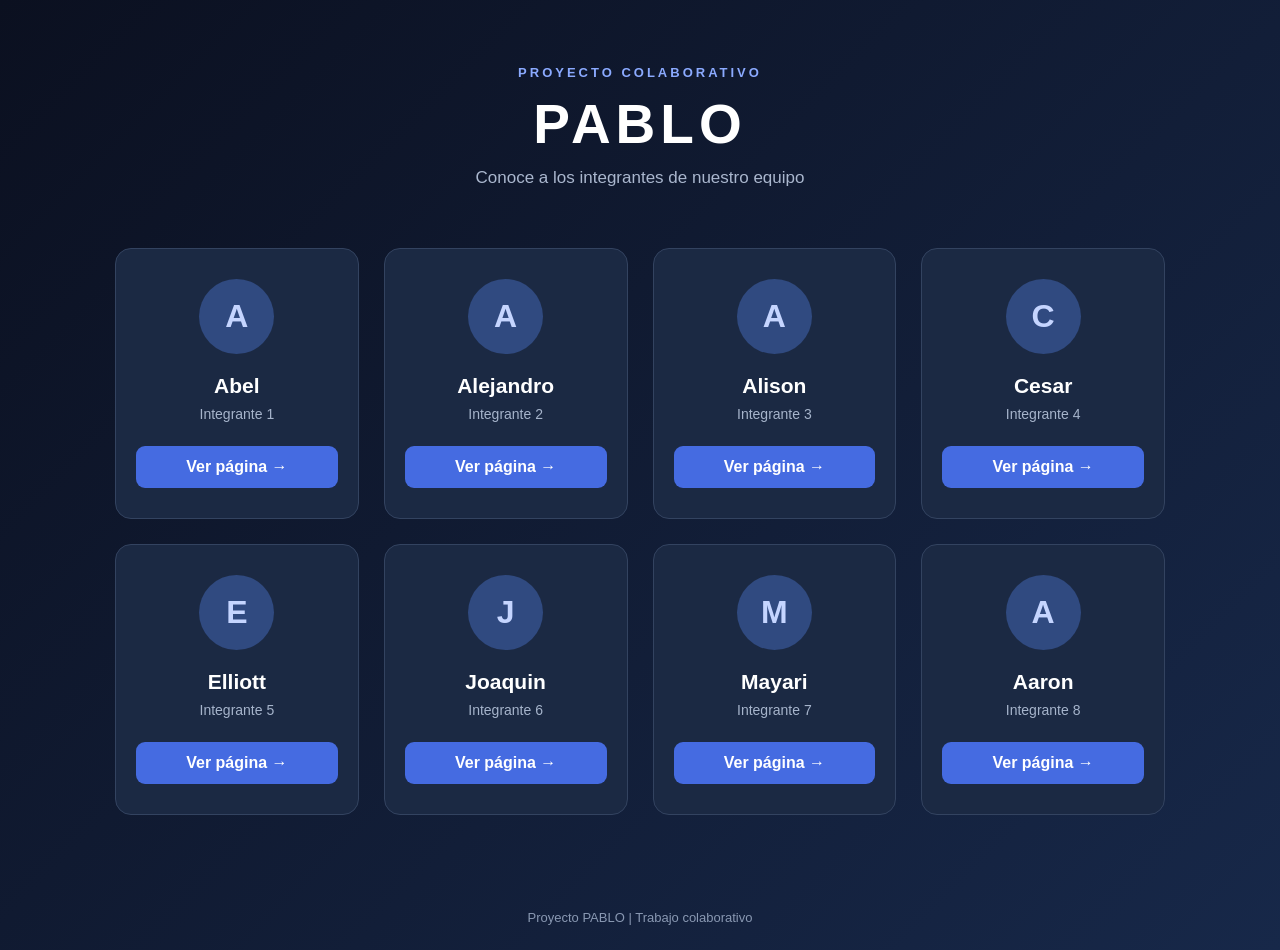
==== index.html @ 0f55ce1d "Creación de index.html" ====
<!DOCTYPE html>
<html lang="es">
<head>
    <meta charset="UTF-8">
    <meta name="viewport" content="width=device-width, initial-scale=1.0">
    <title>PABLO | Nuestro Equipo</title>

    <style>
        * {
            margin: 0;
            padding: 0;
            box-sizing: border-box;
        }

        body {
            font-family: 'Segoe UI', Arial, sans-serif;
            background: linear-gradient(135deg, #0b1020, #172849);
            color: white;
            min-height: 100vh;
        }

        header {
            text-align: center;
            padding: 65px 20px 35px;
        }

        header .subtitulo {
            color: #8baaff;
            font-size: 13px;
            letter-spacing: 3px;
            font-weight: bold;
        }

        header h1 {
            font-size: 55px;
            margin: 12px 0;
            letter-spacing: 5px;
        }

        header p {
            color: #aab7ce;
            font-size: 17px;
        }

        .contenedor {
            max-width: 1100px;
            margin: 25px auto 70px;
            padding: 0 25px;
            display: grid;
            grid-template-columns:
                repeat(auto-fit, minmax(220px, 1fr));
            gap: 25px;
        }

        .tarjeta {
            background: #1b2943;
            border: 1px solid #334360;
            border-radius: 16px;
            padding: 30px 20px;
            text-align: center;
            transition: 0.3s ease;
        }

        .tarjeta:hover {
            transform: translateY(-8px);
            border-color: #7395ff;
            box-shadow: 0 12px 30px #0005;
        }

        .avatar {
            width: 75px;
            height: 75px;
            border-radius: 50%;
            background: #304a80;
            color: #c5d5ff;
            display: flex;
            justify-content: center;
            align-items: center;
            margin: 0 auto 20px;
            font-size: 32px;
            font-weight: bold;
        }

        .tarjeta h2 {
            font-size: 21px;
            margin-bottom: 8px;
        }

        .tarjeta p {
            color: #a6b4cb;
            font-size: 14px;
            margin-bottom: 24px;
        }

        .boton {
            display: block;
            text-decoration: none;
            background: #456be1;
            color: white;
            padding: 12px;
            border-radius: 9px;
            font-weight: 600;
            transition: 0.2s;
        }

        .boton:hover {
            background: #6387ff;
        }

        footer {
            text-align: center;
            color: #8998b2;
            padding: 25px;
            font-size: 13px;
        }
    </style>
</head>

<body>

    <header>
        <div class="subtitulo">PROYECTO COLABORATIVO</div>
        <h1>PABLO</h1>
        <p>Conoce a los integrantes de nuestro equipo</p>
    </header>

    <main class="contenedor">

        <div class="tarjeta">
            <div class="avatar">A</div>
            <h2>Abel</h2>
            <p>Integrante 1</p>
            <a class="boton" href="Abel.html">
                Ver página →
            </a>
        </div>

        <div class="tarjeta">
            <div class="avatar">A</div>
            <h2>Alejandro</h2>
            <p>Integrante 2</p>
            <a class="boton" href="Alejandro.html">
                Ver página →
            </a>
        </div>

        <div class="tarjeta">
            <div class="avatar">A</div>
            <h2>Alison</h2>
            <p>Integrante 3</p>
            <a class="boton" href="Alison.html">
                Ver página →
            </a>
        </div>

        <div class="tarjeta">
            <div class="avatar">C</div>
            <h2>Cesar</h2>
            <p>Integrante 4</p>
            <a class="boton" href="Cesar.html">
                Ver página →
            </a>
        </div>

        <div class="tarjeta">
            <div class="avatar">E</div>
            <h2>Elliott</h2>
            <p>Integrante 5</p>
            <a class="boton" href="Elliott.html">
                Ver página →
            </a>
        </div>

        <div class="tarjeta">
            <div class="avatar">J</div>
            <h2>Joaquin</h2>
            <p>Integrante 6</p>
            <a class="boton" href="Joaquin.html">
                Ver página →
            </a>
        </div>

        <div class="tarjeta">
            <div class="avatar">M</div>
            <h2>Mayari</h2>
            <p>Integrante 7</p>
            <a class="boton" href="Mayari.html">
                Ver página →
            </a>
        </div>

        <div class="tarjeta">
            <div class="avatar">A</div>
            <h2>Aaron</h2>
            <p>Integrante 8</p>
            <a class="boton" href="Aaron.html">
                Ver página →
            </a>
        </div>

    </main>

    <footer>
        Proyecto PABLO | Trabajo colaborativo
    </footer>

</body>
</html>
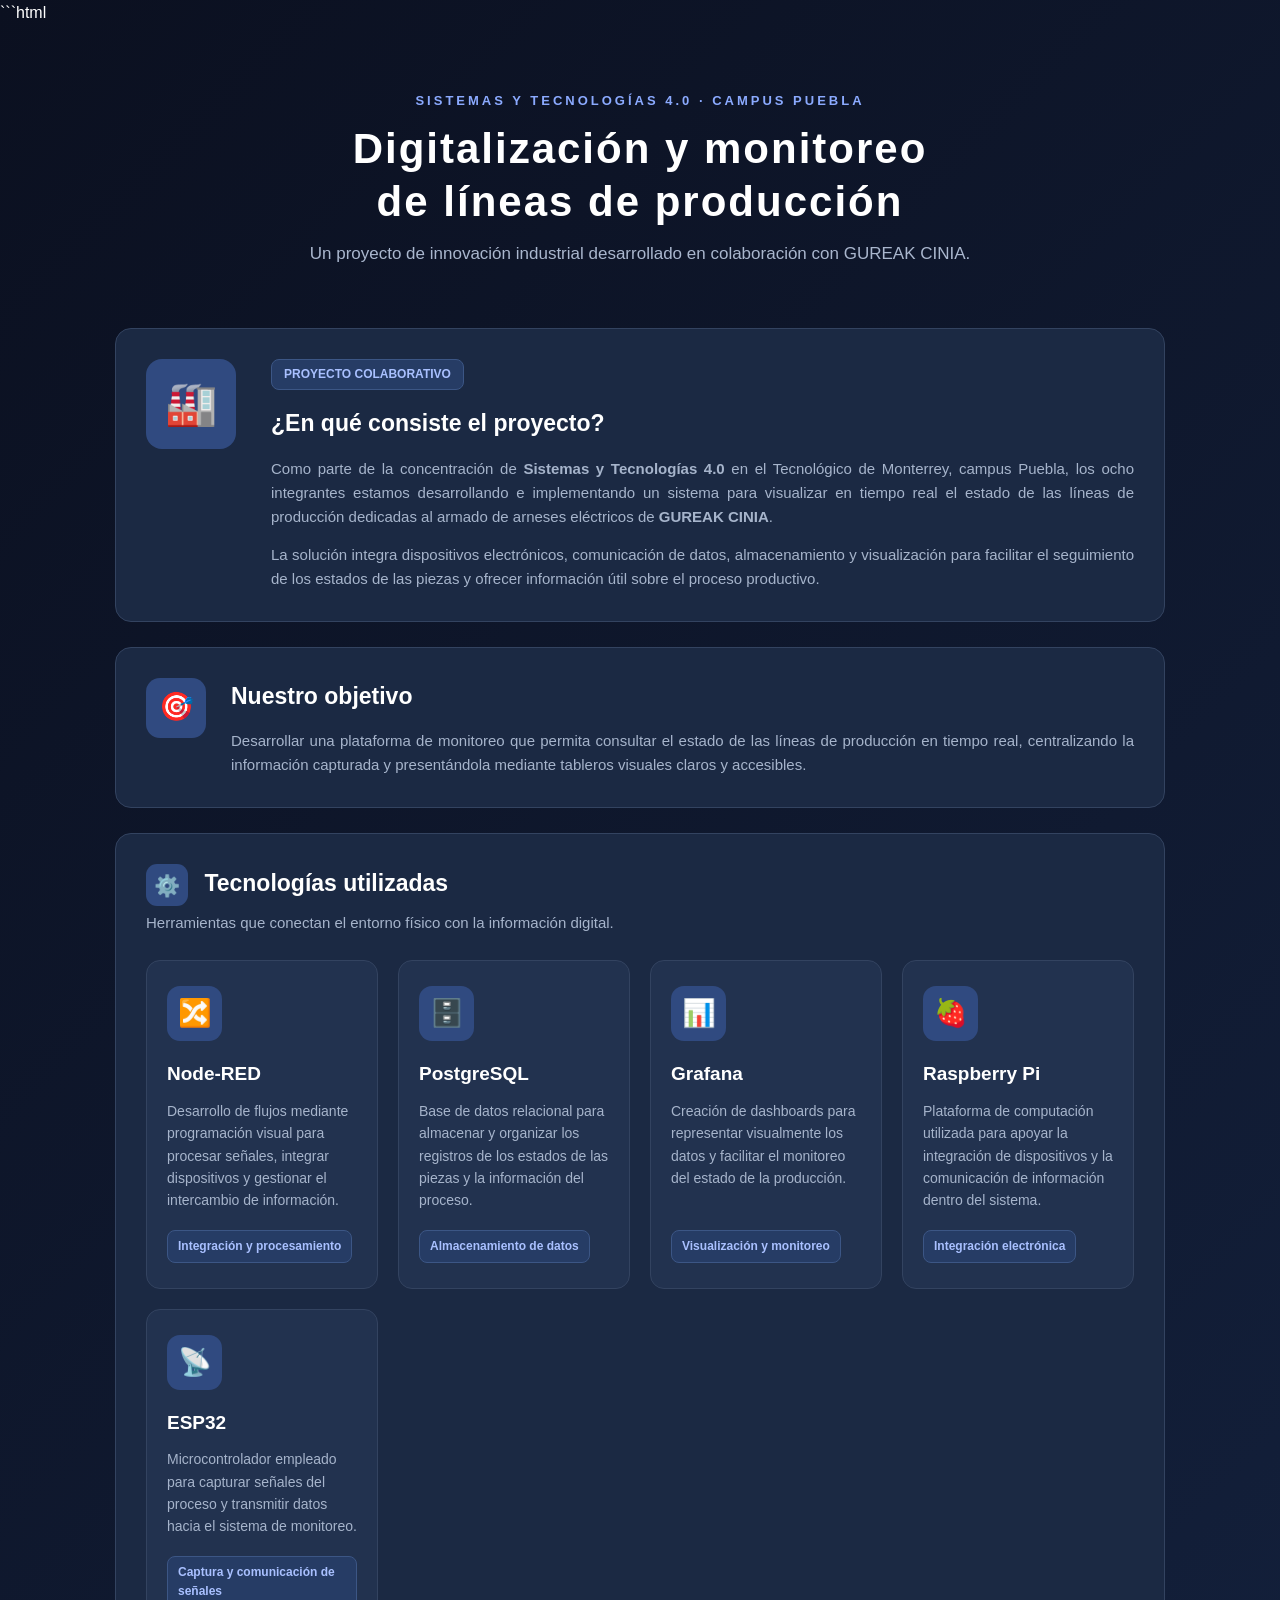
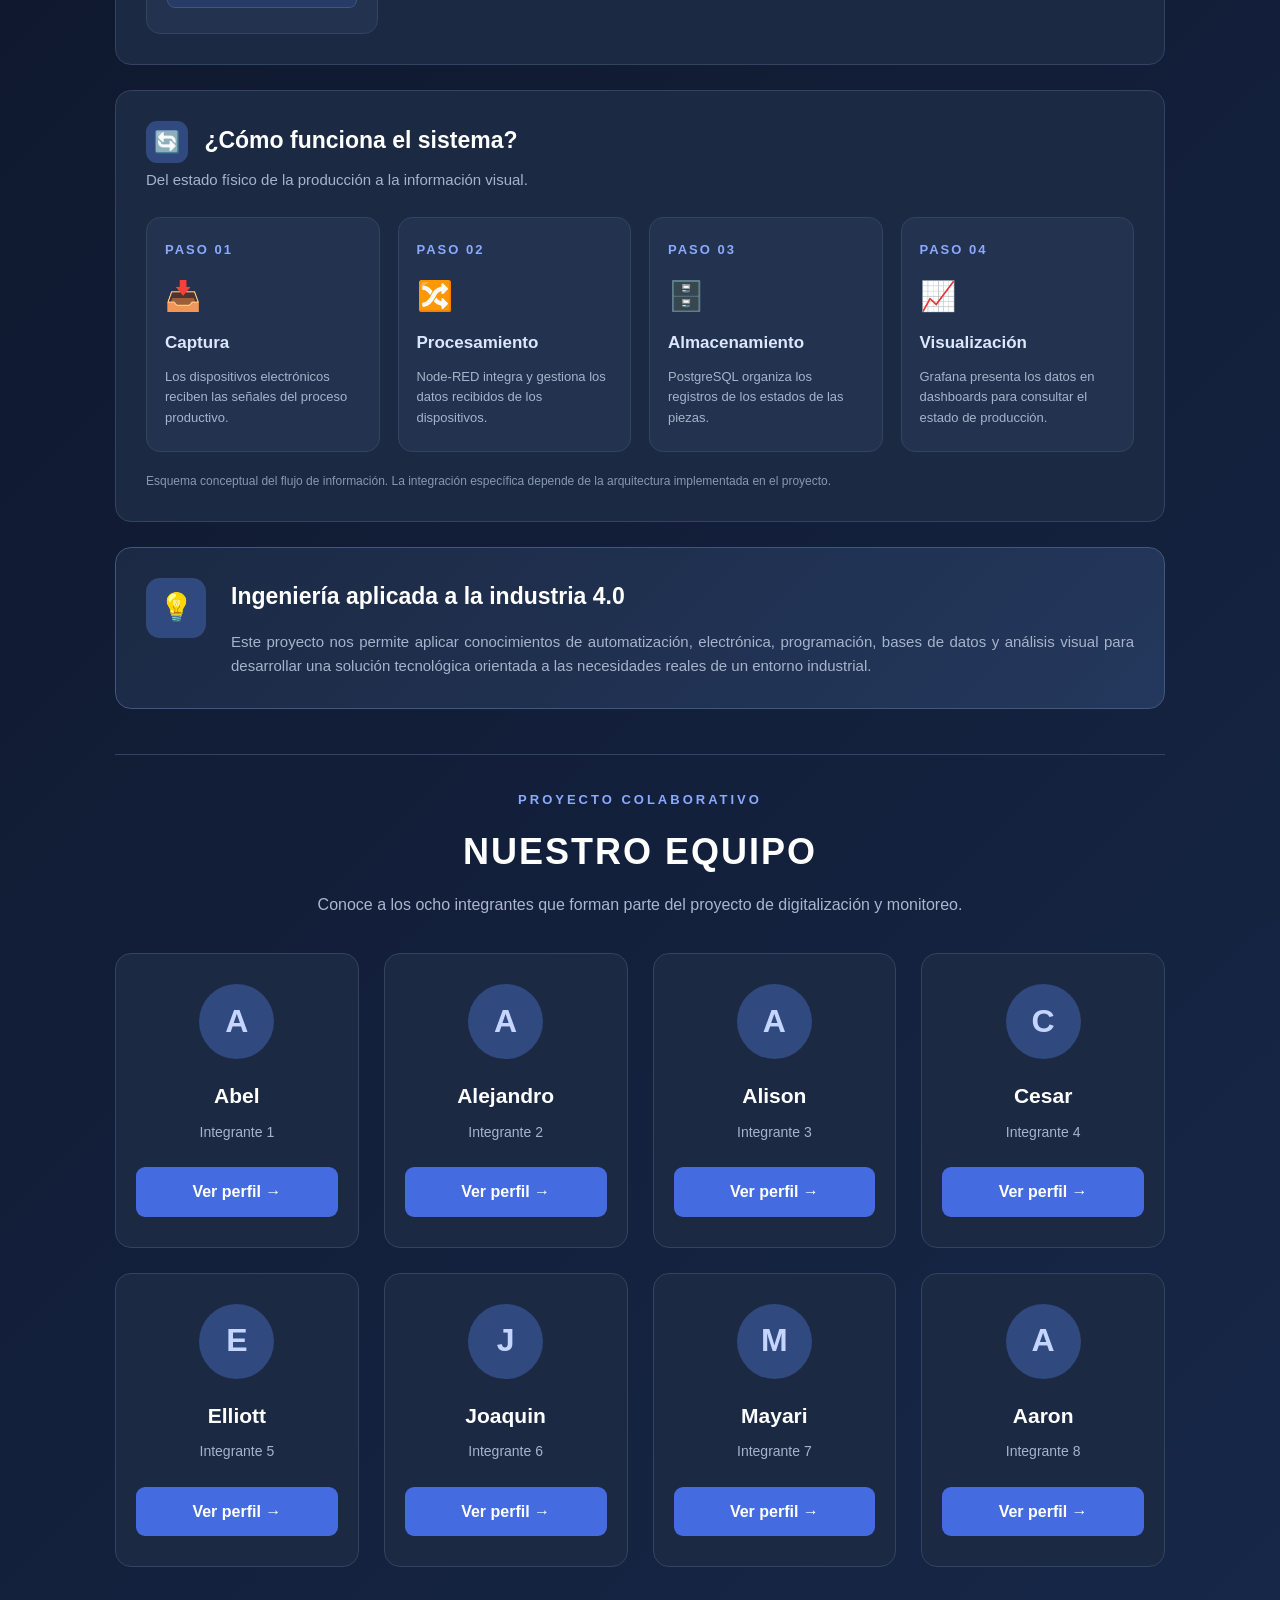
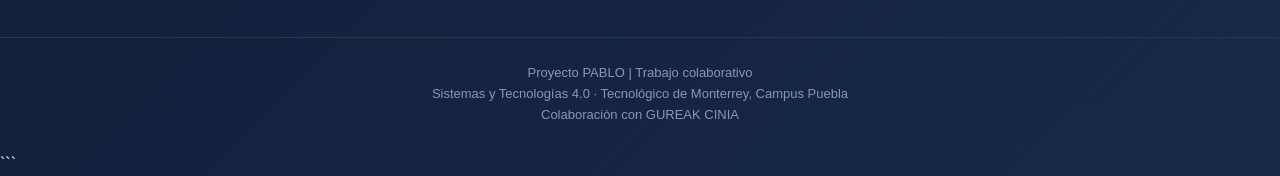
==== commit 70cb20a0: "Descripción del proyecto" ====
--- a/index.html
+++ b/index.html
@@ -1,9 +1,10 @@
+```html
 <!DOCTYPE html>
 <html lang="es">
 <head>
     <meta charset="UTF-8">
     <meta name="viewport" content="width=device-width, initial-scale=1.0">
-    <title>PABLO | Nuestro Equipo</title>
+    <title>PABLO | Proyecto y Nuestro Equipo</title>
 
     <style>
         * {
@@ -17,7 +18,10 @@
             background: linear-gradient(135deg, #0b1020, #172849);
             color: white;
             min-height: 100vh;
-        }
+            line-height: 1.6;
+        }
+
+        /* ENCABEZADOS */
 
         header {
             text-align: center;
@@ -32,27 +36,308 @@
         }
 
         header h1 {
-            font-size: 55px;
+            font-size: 42px;
             margin: 12px 0;
-            letter-spacing: 5px;
+            letter-spacing: 2px;
+            line-height: 1.25;
         }
 
         header p {
             color: #aab7ce;
             font-size: 17px;
-        }
+            max-width: 750px;
+            margin: 0 auto;
+        }
+
+        /* CONTENEDOR GENERAL */
 
         .contenedor {
             max-width: 1100px;
             margin: 25px auto 70px;
             padding: 0 25px;
+        }
+
+        /* TARJETAS GENERALES */
+
+        .tarjeta {
+            background: #1b2943;
+            border: 1px solid #334360;
+            border-radius: 16px;
+            padding: 30px;
+            margin-bottom: 25px;
+            transition: 0.3s ease;
+        }
+
+        .tarjeta:hover {
+            transform: translateY(-4px);
+            border-color: #7395ff;
+            box-shadow: 0 12px 30px #0005;
+        }
+
+        .tarjeta h2 {
+            font-size: 23px;
+            margin-bottom: 15px;
+        }
+
+        .tarjeta h3 {
+            font-size: 19px;
+            margin-bottom: 10px;
+            color: #dce6ff;
+        }
+
+        .tarjeta p {
+            color: #a6b4cb;
+            font-size: 15px;
+            margin-bottom: 14px;
+            text-align: justify;
+        }
+
+        .tarjeta p:last-child {
+            margin-bottom: 0;
+        }
+
+        /* INTRODUCCIÓN */
+
+        .introduccion {
             display: grid;
-            grid-template-columns:
-                repeat(auto-fit, minmax(220px, 1fr));
+            grid-template-columns: 100px 1fr;
+            align-items: start;
             gap: 25px;
         }
 
-        .tarjeta {
+        .icono-grande {
+            width: 90px;
+            height: 90px;
+            border-radius: 16px;
+            background: #304a80;
+            display: flex;
+            justify-content: center;
+            align-items: center;
+            font-size: 42px;
+        }
+
+        .etiqueta {
+            display: inline-block;
+            background: #263c65;
+            color: #a9c0ff;
+            border: 1px solid #3c5685;
+            border-radius: 8px;
+            padding: 5px 12px;
+            font-size: 12px;
+            font-weight: 600;
+            margin-bottom: 15px;
+        }
+
+        /* OBJETIVO */
+
+        .objetivo,
+        .cierre {
+            display: grid;
+            grid-template-columns: 65px 1fr;
+            gap: 20px;
+            align-items: start;
+        }
+
+        .objetivo-icono,
+        .cierre-icono {
+            width: 60px;
+            height: 60px;
+            background: #304a80;
+            border-radius: 14px;
+            display: flex;
+            align-items: center;
+            justify-content: center;
+            font-size: 28px;
+        }
+
+        /* ENCABEZADOS DE SECCIÓN */
+
+        .seccion-encabezado {
+            margin-bottom: 25px;
+        }
+
+        .seccion-encabezado h2 {
+            margin-bottom: 5px;
+        }
+
+        .seccion-encabezado p {
+            color: #a6b4cb;
+            margin-bottom: 0;
+        }
+
+        .seccion-icono {
+            display: inline-flex;
+            align-items: center;
+            justify-content: center;
+            width: 42px;
+            height: 42px;
+            background: #304a80;
+            border-radius: 11px;
+            margin-right: 10px;
+            font-size: 21px;
+            vertical-align: middle;
+        }
+
+        /* TECNOLOGÍAS */
+
+        .tecnologias-grid {
+            display: grid;
+            grid-template-columns: repeat(auto-fit, minmax(220px, 1fr));
+            gap: 20px;
+        }
+
+        .tecnologia-card {
+            background: #22324f;
+            border: 1px solid #334360;
+            border-radius: 14px;
+            padding: 25px 20px;
+            transition: 0.3s ease;
+            display: flex;
+            flex-direction: column;
+            align-items: flex-start;
+        }
+
+        .tecnologia-card:hover {
+            transform: translateY(-6px);
+            border-color: #7395ff;
+            box-shadow: 0 12px 30px #0005;
+        }
+
+        .tecnologia-icono {
+            width: 55px;
+            height: 55px;
+            background: #304a80;
+            color: #c5d5ff;
+            border-radius: 13px;
+            display: flex;
+            align-items: center;
+            justify-content: center;
+            font-size: 27px;
+            margin-bottom: 18px;
+        }
+
+        .tecnologia-card h3 {
+            font-size: 19px;
+            margin-bottom: 10px;
+            color: white;
+        }
+
+        .tecnologia-card p {
+            font-size: 14px;
+            text-align: left;
+            margin-bottom: 18px;
+            flex-grow: 1;
+        }
+
+        .tecnologia-tipo {
+            display: inline-block;
+            background: #263c65;
+            border: 1px solid #3c5685;
+            color: #a9c0ff;
+            border-radius: 8px;
+            padding: 6px 10px;
+            font-size: 12px;
+            font-weight: 600;
+        }
+
+        /* FLUJO DEL SISTEMA */
+
+        .flujo-grid {
+            display: grid;
+            grid-template-columns: repeat(auto-fit, minmax(170px, 1fr));
+            gap: 18px;
+            align-items: stretch;
+        }
+
+        .flujo-paso {
+            background: #22324f;
+            border: 1px solid #334360;
+            border-radius: 14px;
+            padding: 22px 18px;
+            transition: 0.3s ease;
+        }
+
+        .flujo-paso:hover {
+            transform: translateY(-5px);
+            border-color: #7395ff;
+        }
+
+        .flujo-numero {
+            color: #8baaff;
+            font-size: 13px;
+            font-weight: bold;
+            letter-spacing: 2px;
+            margin-bottom: 12px;
+        }
+
+        .flujo-emoji {
+            font-size: 29px;
+            margin-bottom: 10px;
+        }
+
+        .flujo-paso h3 {
+            font-size: 17px;
+            margin-bottom: 10px;
+        }
+
+        .flujo-paso p {
+            font-size: 13px;
+            text-align: left;
+            margin-bottom: 0;
+        }
+
+        .flujo-nota {
+            color: #8998b2 !important;
+            font-size: 12px !important;
+            margin-top: 20px;
+            text-align: left !important;
+        }
+
+        /* CIERRE DEL PROYECTO */
+
+        .cierre {
+            background: linear-gradient(135deg, #1b2943, #24385d);
+            border-color: #405780;
+        }
+
+        /* SECCIÓN DEL EQUIPO */
+
+        .equipo-seccion {
+            padding-top: 35px;
+            margin-top: 45px;
+            border-top: 1px solid #334360;
+        }
+
+        .equipo-encabezado {
+            text-align: center;
+            margin-bottom: 35px;
+        }
+
+        .equipo-encabezado .subtitulo {
+            color: #8baaff;
+            font-size: 13px;
+            letter-spacing: 3px;
+            font-weight: bold;
+        }
+
+        .equipo-encabezado h2 {
+            font-size: 36px;
+            margin: 12px 0;
+            letter-spacing: 2px;
+        }
+
+        .equipo-encabezado p {
+            color: #aab7ce;
+            font-size: 16px;
+        }
+
+        .equipo-grid {
+            display: grid;
+            grid-template-columns: repeat(auto-fit, minmax(220px, 1fr));
+            gap: 25px;
+        }
+
+        .integrante {
             background: #1b2943;
             border: 1px solid #334360;
             border-radius: 16px;
@@ -61,7 +346,7 @@
             transition: 0.3s ease;
         }
 
-        .tarjeta:hover {
+        .integrante:hover {
             transform: translateY(-8px);
             border-color: #7395ff;
             box-shadow: 0 12px 30px #0005;
@@ -81,12 +366,13 @@
             font-weight: bold;
         }
 
-        .tarjeta h2 {
+        .integrante h3 {
             font-size: 21px;
             margin-bottom: 8px;
-        }
-
-        .tarjeta p {
+            color: white;
+        }
+
+        .integrante p {
             color: #a6b4cb;
             font-size: 14px;
             margin-bottom: 24px;
@@ -107,104 +393,454 @@
             background: #6387ff;
         }
 
+        /* PIE DE PÁGINA */
+
         footer {
             text-align: center;
             color: #8998b2;
             padding: 25px;
             font-size: 13px;
+            border-top: 1px solid #263750;
+        }
+
+        /* DISEÑO RESPONSIVO */
+
+        @media (max-width: 600px) {
+            header {
+                padding: 45px 20px 25px;
+            }
+
+            header h1 {
+                font-size: 30px;
+            }
+
+            header p {
+                font-size: 15px;
+            }
+
+            .contenedor {
+                padding: 0 15px;
+                margin-top: 15px;
+            }
+
+            .tarjeta {
+                padding: 22px 18px;
+            }
+
+            .introduccion,
+            .objetivo,
+            .cierre {
+                grid-template-columns: 1fr;
+                gap: 18px;
+            }
+
+            .tecnologias-grid,
+            .flujo-grid,
+            .equipo-grid {
+                grid-template-columns: 1fr;
+            }
+
+            .equipo-encabezado h2 {
+                font-size: 29px;
+            }
         }
     </style>
 </head>
 
 <body>
 
+    <!-- ENCABEZADO PRINCIPAL -->
+
     <header>
-        <div class="subtitulo">PROYECTO COLABORATIVO</div>
-        <h1>PABLO</h1>
-        <p>Conoce a los integrantes de nuestro equipo</p>
+        <div class="subtitulo">
+            SISTEMAS Y TECNOLOGÍAS 4.0 · CAMPUS PUEBLA
+        </div>
+
+        <h1>Digitalización y monitoreo<br>de líneas de producción</h1>
+
+        <p>
+            Un proyecto de innovación industrial desarrollado
+            en colaboración con GUREAK CINIA.
+        </p>
     </header>
 
     <main class="contenedor">
 
-        <div class="tarjeta">
-            <div class="avatar">A</div>
-            <h2>Abel</h2>
-            <p>Integrante 1</p>
-            <a class="boton" href="Abel.html">
-                Ver página →
-            </a>
-        </div>
-
-        <div class="tarjeta">
-            <div class="avatar">A</div>
-            <h2>Alejandro</h2>
-            <p>Integrante 2</p>
-            <a class="boton" href="Alejandro.html">
-                Ver página →
-            </a>
-        </div>
-
-        <div class="tarjeta">
-            <div class="avatar">A</div>
-            <h2>Alison</h2>
-            <p>Integrante 3</p>
-            <a class="boton" href="Alison.html">
-                Ver página →
-            </a>
-        </div>
-
-        <div class="tarjeta">
-            <div class="avatar">C</div>
-            <h2>Cesar</h2>
-            <p>Integrante 4</p>
-            <a class="boton" href="Cesar.html">
-                Ver página →
-            </a>
-        </div>
-
-        <div class="tarjeta">
-            <div class="avatar">E</div>
-            <h2>Elliott</h2>
-            <p>Integrante 5</p>
-            <a class="boton" href="Elliott.html">
-                Ver página →
-            </a>
-        </div>
-
-        <div class="tarjeta">
-            <div class="avatar">J</div>
-            <h2>Joaquin</h2>
-            <p>Integrante 6</p>
-            <a class="boton" href="Joaquin.html">
-                Ver página →
-            </a>
-        </div>
-
-        <div class="tarjeta">
-            <div class="avatar">M</div>
-            <h2>Mayari</h2>
-            <p>Integrante 7</p>
-            <a class="boton" href="Mayari.html">
-                Ver página →
-            </a>
-        </div>
-
-        <div class="tarjeta">
-            <div class="avatar">A</div>
-            <h2>Aaron</h2>
-            <p>Integrante 8</p>
-            <a class="boton" href="Aaron.html">
-                Ver página →
-            </a>
-        </div>
+        <!-- DESCRIPCIÓN GENERAL -->
+
+        <section class="tarjeta">
+            <div class="introduccion">
+
+                <div class="icono-grande">🏭</div>
+
+                <div>
+                    <span class="etiqueta">PROYECTO COLABORATIVO</span>
+
+                    <h2>¿En qué consiste el proyecto?</h2>
+
+                    <p>
+                        Como parte de la concentración de
+                        <strong>Sistemas y Tecnologías 4.0</strong>
+                        en el Tecnológico de Monterrey, campus Puebla,
+                        los ocho integrantes estamos desarrollando e
+                        implementando un sistema para visualizar en
+                        tiempo real el estado de las líneas de producción
+                        dedicadas al armado de arneses eléctricos de
+                        <strong>GUREAK CINIA</strong>.
+                    </p>
+
+                    <p>
+                        La solución integra dispositivos electrónicos,
+                        comunicación de datos, almacenamiento y
+                        visualización para facilitar el seguimiento
+                        de los estados de las piezas y ofrecer
+                        información útil sobre el proceso productivo.
+                    </p>
+                </div>
+
+            </div>
+        </section>
+
+        <!-- OBJETIVO -->
+
+        <section class="tarjeta">
+            <div class="objetivo">
+
+                <div class="objetivo-icono">🎯</div>
+
+                <div>
+                    <h2>Nuestro objetivo</h2>
+
+                    <p>
+                        Desarrollar una plataforma de monitoreo que
+                        permita consultar el estado de las líneas
+                        de producción en tiempo real, centralizando
+                        la información capturada y presentándola
+                        mediante tableros visuales claros y accesibles.
+                    </p>
+                </div>
+
+            </div>
+        </section>
+
+        <!-- TECNOLOGÍAS -->
+
+        <section class="tarjeta">
+
+            <div class="seccion-encabezado">
+                <h2>
+                    <span class="seccion-icono">⚙️</span>
+                    Tecnologías utilizadas
+                </h2>
+
+                <p>
+                    Herramientas que conectan el entorno físico
+                    con la información digital.
+                </p>
+            </div>
+
+            <div class="tecnologias-grid">
+
+                <article class="tecnologia-card">
+                    <div class="tecnologia-icono">🔀</div>
+                    <h3>Node-RED</h3>
+
+                    <p>
+                        Desarrollo de flujos mediante programación
+                        visual para procesar señales, integrar
+                        dispositivos y gestionar el intercambio
+                        de información.
+                    </p>
+
+                    <span class="tecnologia-tipo">
+                        Integración y procesamiento
+                    </span>
+                </article>
+
+                <article class="tecnologia-card">
+                    <div class="tecnologia-icono">🗄️</div>
+                    <h3>PostgreSQL</h3>
+
+                    <p>
+                        Base de datos relacional para almacenar
+                        y organizar los registros de los estados
+                        de las piezas y la información del proceso.
+                    </p>
+
+                    <span class="tecnologia-tipo">
+                        Almacenamiento de datos
+                    </span>
+                </article>
+
+                <article class="tecnologia-card">
+                    <div class="tecnologia-icono">📊</div>
+                    <h3>Grafana</h3>
+
+                    <p>
+                        Creación de dashboards para representar
+                        visualmente los datos y facilitar el
+                        monitoreo del estado de la producción.
+                    </p>
+
+                    <span class="tecnologia-tipo">
+                        Visualización y monitoreo
+                    </span>
+                </article>
+
+                <article class="tecnologia-card">
+                    <div class="tecnologia-icono">🍓</div>
+                    <h3>Raspberry Pi</h3>
+
+                    <p>
+                        Plataforma de computación utilizada
+                        para apoyar la integración de dispositivos
+                        y la comunicación de información
+                        dentro del sistema.
+                    </p>
+
+                    <span class="tecnologia-tipo">
+                        Integración electrónica
+                    </span>
+                </article>
+
+                <article class="tecnologia-card">
+                    <div class="tecnologia-icono">📡</div>
+                    <h3>ESP32</h3>
+
+                    <p>
+                        Microcontrolador empleado para capturar
+                        señales del proceso y transmitir datos
+                        hacia el sistema de monitoreo.
+                    </p>
+
+                    <span class="tecnologia-tipo">
+                        Captura y comunicación de señales
+                    </span>
+                </article>
+
+            </div>
+        </section>
+
+        <!-- FLUJO DEL SISTEMA -->
+
+        <section class="tarjeta">
+
+            <div class="seccion-encabezado">
+                <h2>
+                    <span class="seccion-icono">🔄</span>
+                    ¿Cómo funciona el sistema?
+                </h2>
+
+                <p>
+                    Del estado físico de la producción
+                    a la información visual.
+                </p>
+            </div>
+
+            <div class="flujo-grid">
+
+                <article class="flujo-paso">
+                    <div class="flujo-numero">PASO 01</div>
+                    <div class="flujo-emoji">📥</div>
+                    <h3>Captura</h3>
+
+                    <p>
+                        Los dispositivos electrónicos reciben
+                        las señales del proceso productivo.
+                    </p>
+                </article>
+
+                <article class="flujo-paso">
+                    <div class="flujo-numero">PASO 02</div>
+                    <div class="flujo-emoji">🔀</div>
+                    <h3>Procesamiento</h3>
+
+                    <p>
+                        Node-RED integra y gestiona los datos
+                        recibidos de los dispositivos.
+                    </p>
+                </article>
+
+                <article class="flujo-paso">
+                    <div class="flujo-numero">PASO 03</div>
+                    <div class="flujo-emoji">🗄️</div>
+                    <h3>Almacenamiento</h3>
+
+                    <p>
+                        PostgreSQL organiza los registros
+                        de los estados de las piezas.
+                    </p>
+                </article>
+
+                <article class="flujo-paso">
+                    <div class="flujo-numero">PASO 04</div>
+                    <div class="flujo-emoji">📈</div>
+                    <h3>Visualización</h3>
+
+                    <p>
+                        Grafana presenta los datos en dashboards
+                        para consultar el estado de producción.
+                    </p>
+                </article>
+
+            </div>
+
+            <p class="flujo-nota">
+                Esquema conceptual del flujo de información.
+                La integración específica depende de la
+                arquitectura implementada en el proyecto.
+            </p>
+
+        </section>
+
+        <!-- CIERRE DEL PROYECTO -->
+
+        <section class="tarjeta cierre">
+
+            <div class="cierre-icono">💡</div>
+
+            <div>
+                <h2>Ingeniería aplicada a la industria 4.0</h2>
+
+                <p>
+                    Este proyecto nos permite aplicar conocimientos
+                    de automatización, electrónica, programación,
+                    bases de datos y análisis visual para desarrollar
+                    una solución tecnológica orientada a las
+                    necesidades reales de un entorno industrial.
+                </p>
+            </div>
+
+        </section>
+
+        <!-- EQUIPO PABLO: DEBAJO DE LA DESCRIPCIÓN -->
+
+        <section class="equipo-seccion" id="equipo">
+
+            <div class="equipo-encabezado">
+                <div class="subtitulo">PROYECTO COLABORATIVO</div>
+
+                <h2>NUESTRO EQUIPO</h2>
+
+                <p>
+                    Conoce a los ocho integrantes que forman parte
+                    del proyecto de digitalización y monitoreo.
+                </p>
+            </div>
+
+            <div class="equipo-grid">
+
+                <!-- INTEGRANTE 1 -->
+
+                <article class="integrante">
+                    <div class="avatar">A</div>
+                    <h3>Abel</h3>
+                    <p>Integrante 1</p>
+
+                    <a class="boton" href="Abel.html">
+                        Ver perfil →
+                    </a>
+                </article>
+
+                <!-- INTEGRANTE 2 -->
+
+                <article class="integrante">
+                    <div class="avatar">A</div>
+                    <h3>Alejandro</h3>
+                    <p>Integrante 2</p>
+
+                    <a class="boton" href="Alejandro.html">
+                        Ver perfil →
+                    </a>
+                </article>
+
+                <!-- INTEGRANTE 3 -->
+
+                <article class="integrante">
+                    <div class="avatar">A</div>
+                    <h3>Alison</h3>
+                    <p>Integrante 3</p>
+
+                    <a class="boton" href="Alison.html">
+                        Ver perfil →
+                    </a>
+                </article>
+
+                <!-- INTEGRANTE 4 -->
+
+                <article class="integrante">
+                    <div class="avatar">C</div>
+                    <h3>Cesar</h3>
+                    <p>Integrante 4</p>
+
+                    <a class="boton" href="Cesar.html">
+                        Ver perfil →
+                    </a>
+                </article>
+
+                <!-- INTEGRANTE 5 -->
+
+                <article class="integrante">
+                    <div class="avatar">E</div>
+                    <h3>Elliott</h3>
+                    <p>Integrante 5</p>
+
+                    <a class="boton" href="Elliott.html">
+                        Ver perfil →
+                    </a>
+                </article>
+
+                <!-- INTEGRANTE 6 -->
+
+                <article class="integrante">
+                    <div class="avatar">J</div>
+                    <h3>Joaquin</h3>
+                    <p>Integrante 6</p>
+
+                    <a class="boton" href="Joaquin.html">
+                        Ver perfil →
+                    </a>
+                </article>
+
+                <!-- INTEGRANTE 7 -->
+
+                <article class="integrante">
+                    <div class="avatar">M</div>
+                    <h3>Mayari</h3>
+                    <p>Integrante 7</p>
+
+                    <a class="boton" href="Mayari.html">
+                        Ver perfil →
+                    </a>
+                </article>
+
+                <!-- INTEGRANTE 8 -->
+
+                <article class="integrante">
+                    <div class="avatar">A</div>
+                    <h3>Aaron</h3>
+                    <p>Integrante 8</p>
+
+                    <a class="boton" href="Aaron.html">
+                        Ver perfil →
+                    </a>
+                </article>
+
+            </div>
+        </section>
 
     </main>
+
+    <!-- PIE DE PÁGINA -->
 
     <footer>
         Proyecto PABLO | Trabajo colaborativo
+        <br>
+        Sistemas y Tecnologías 4.0 · Tecnológico de Monterrey, Campus Puebla
+        <br>
+        Colaboración con GUREAK CINIA
     </footer>
 
 </body>
 </html>
-
-
+```
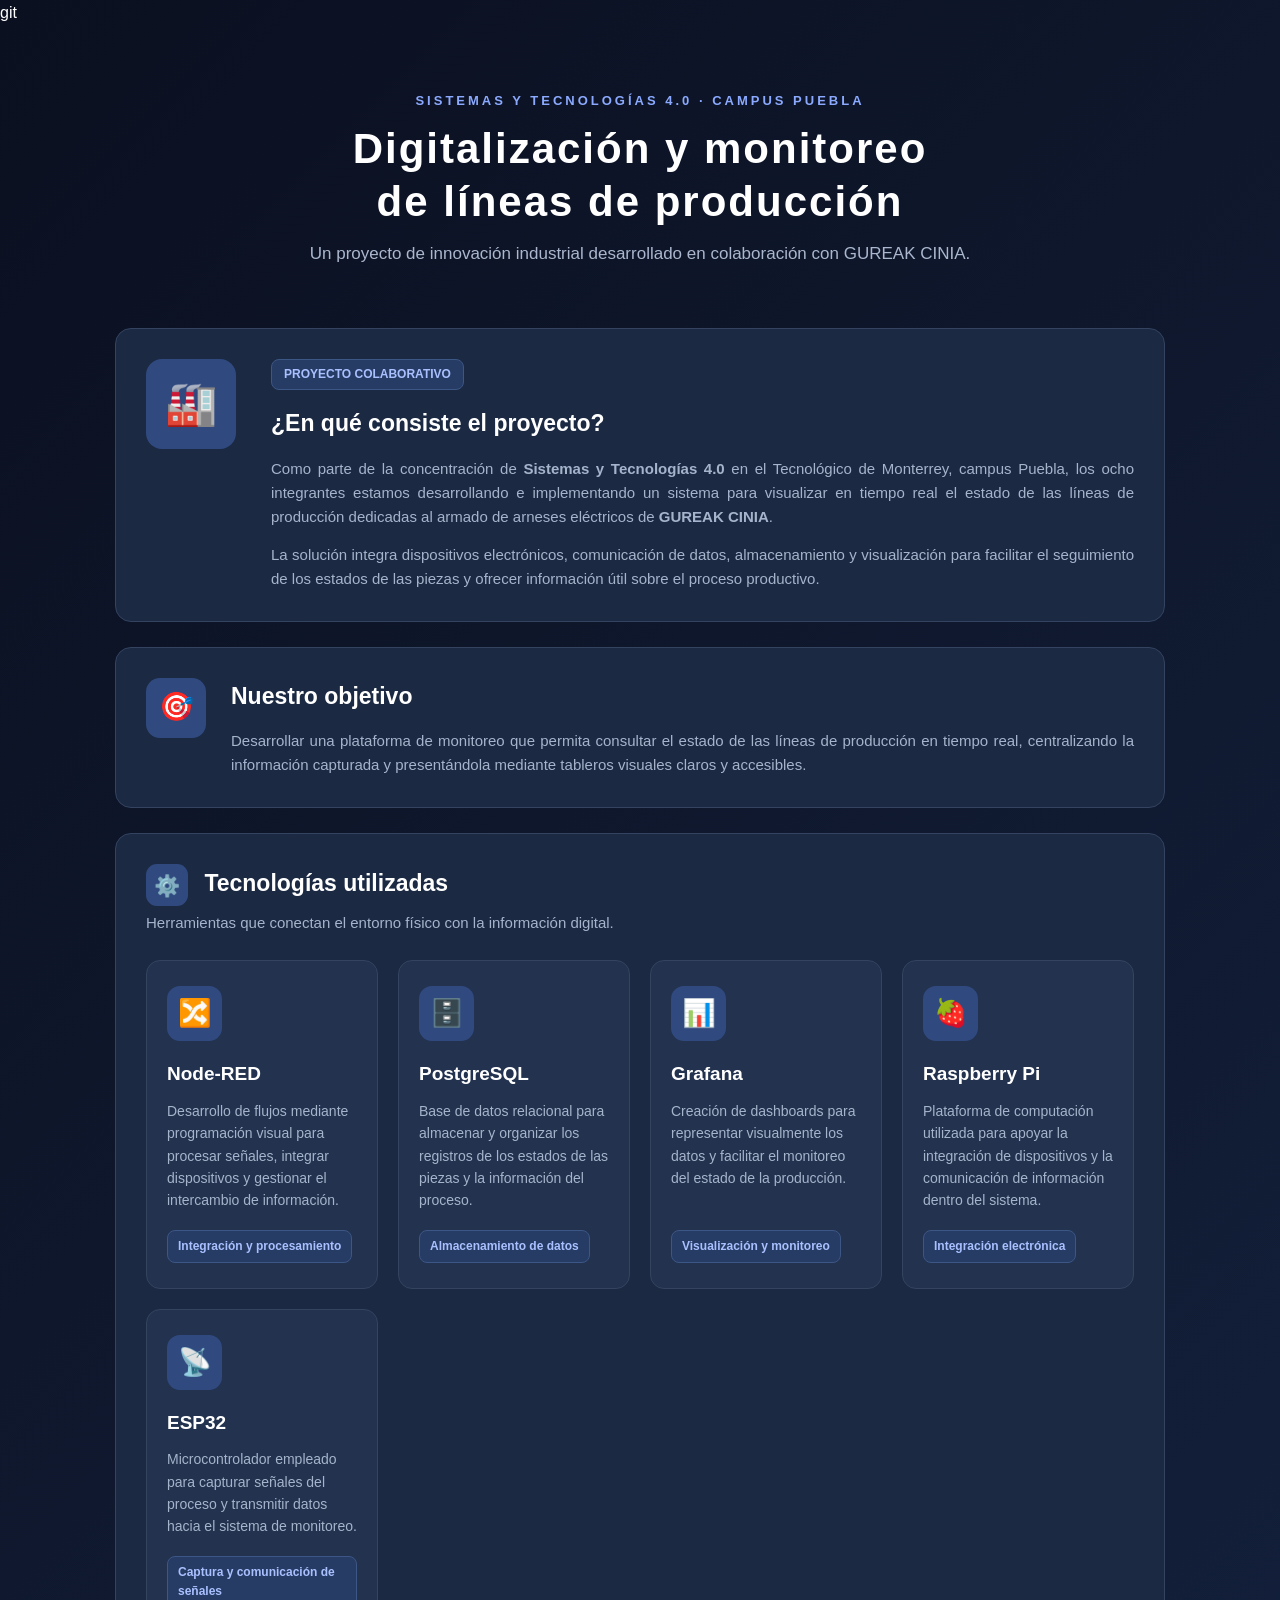
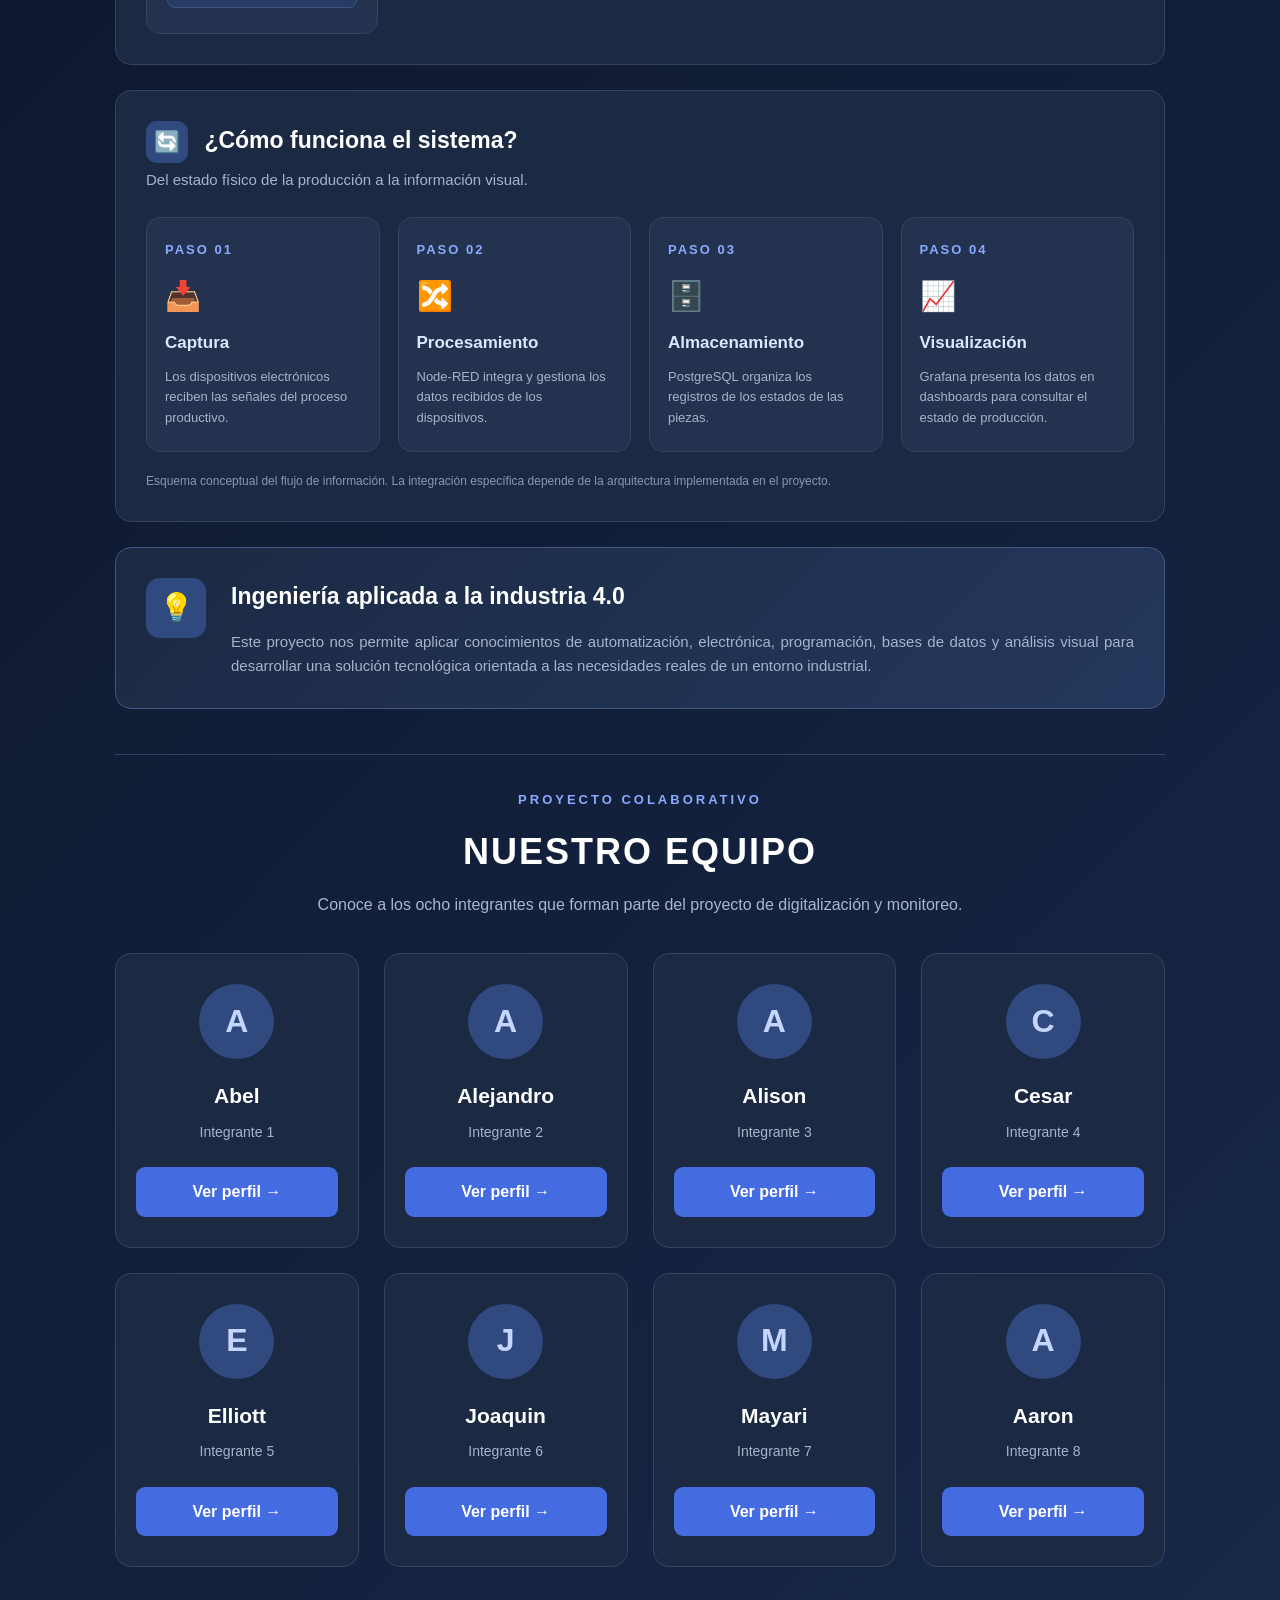
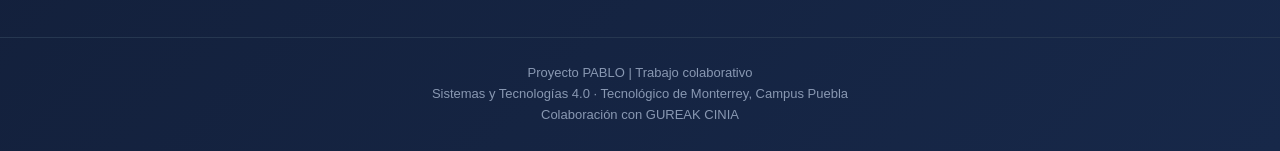
==== commit 2c9b5cf0: "Arreglo de visualización índice" ====
--- a/index.html
+++ b/index.html
@@ -1,4 +1,4 @@
-```html
+git 
 <!DOCTYPE html>
 <html lang="es">
 <head>
@@ -737,7 +737,7 @@
                     <h3>Abel</h3>
                     <p>Integrante 1</p>
 
-                    <a class="boton" href="Abel.html">
+                    <a class="boton" href="Abel/Abel.html">
                         Ver perfil →
                     </a>
                 </article>
@@ -749,7 +749,7 @@
                     <h3>Alejandro</h3>
                     <p>Integrante 2</p>
 
-                    <a class="boton" href="Alejandro.html">
+                    <a class="boton" href="Camacho/Camacho.html">
                         Ver perfil →
                     </a>
                 </article>
@@ -761,7 +761,7 @@
                     <h3>Alison</h3>
                     <p>Integrante 3</p>
 
-                    <a class="boton" href="Alison.html">
+                    <a class="boton" href="Alison/Alison.html">
                         Ver perfil →
                     </a>
                 </article>
@@ -773,7 +773,7 @@
                     <h3>Cesar</h3>
                     <p>Integrante 4</p>
 
-                    <a class="boton" href="Cesar.html">
+                    <a class="boton" href="Cesar/Cesar.html">
                         Ver perfil →
                     </a>
                 </article>
@@ -785,7 +785,7 @@
                     <h3>Elliott</h3>
                     <p>Integrante 5</p>
 
-                    <a class="boton" href="Elliott.html">
+                    <a class="boton" href="Elliott/Elliott.html">
                         Ver perfil →
                     </a>
                 </article>
@@ -797,7 +797,7 @@
                     <h3>Joaquin</h3>
                     <p>Integrante 6</p>
 
-                    <a class="boton" href="Joaquin.html">
+                    <a class="boton" href="Joaquin/Joaquin.html">
                         Ver perfil →
                     </a>
                 </article>
@@ -809,7 +809,7 @@
                     <h3>Mayari</h3>
                     <p>Integrante 7</p>
 
-                    <a class="boton" href="Mayari.html">
+                    <a class="boton" href="Mayi/Mayari.html">
                         Ver perfil →
                     </a>
                 </article>
@@ -821,7 +821,7 @@
                     <h3>Aaron</h3>
                     <p>Integrante 8</p>
 
-                    <a class="boton" href="Aaron.html">
+                    <a class="boton" href="Aaron/Aaron.html">
                         Ver perfil →
                     </a>
                 </article>
@@ -843,4 +843,3 @@
 
 </body>
 </html>
-```
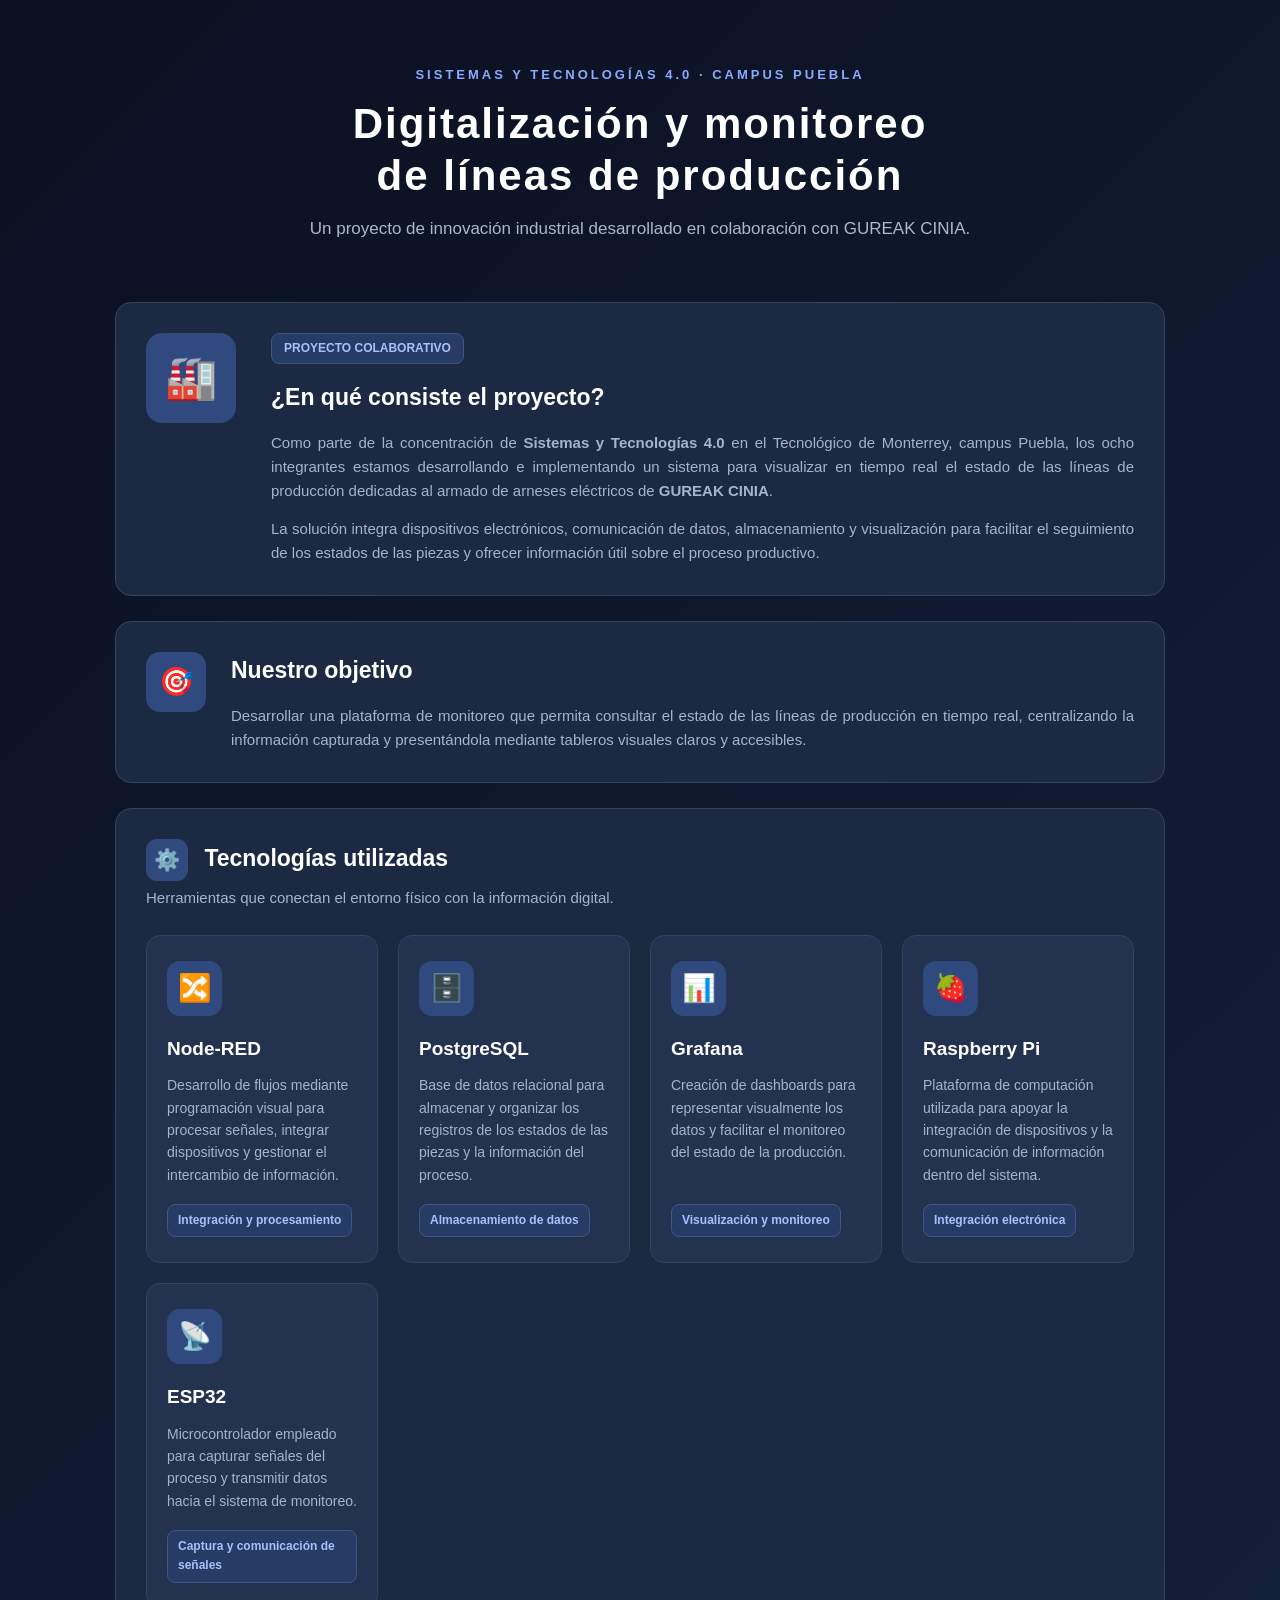
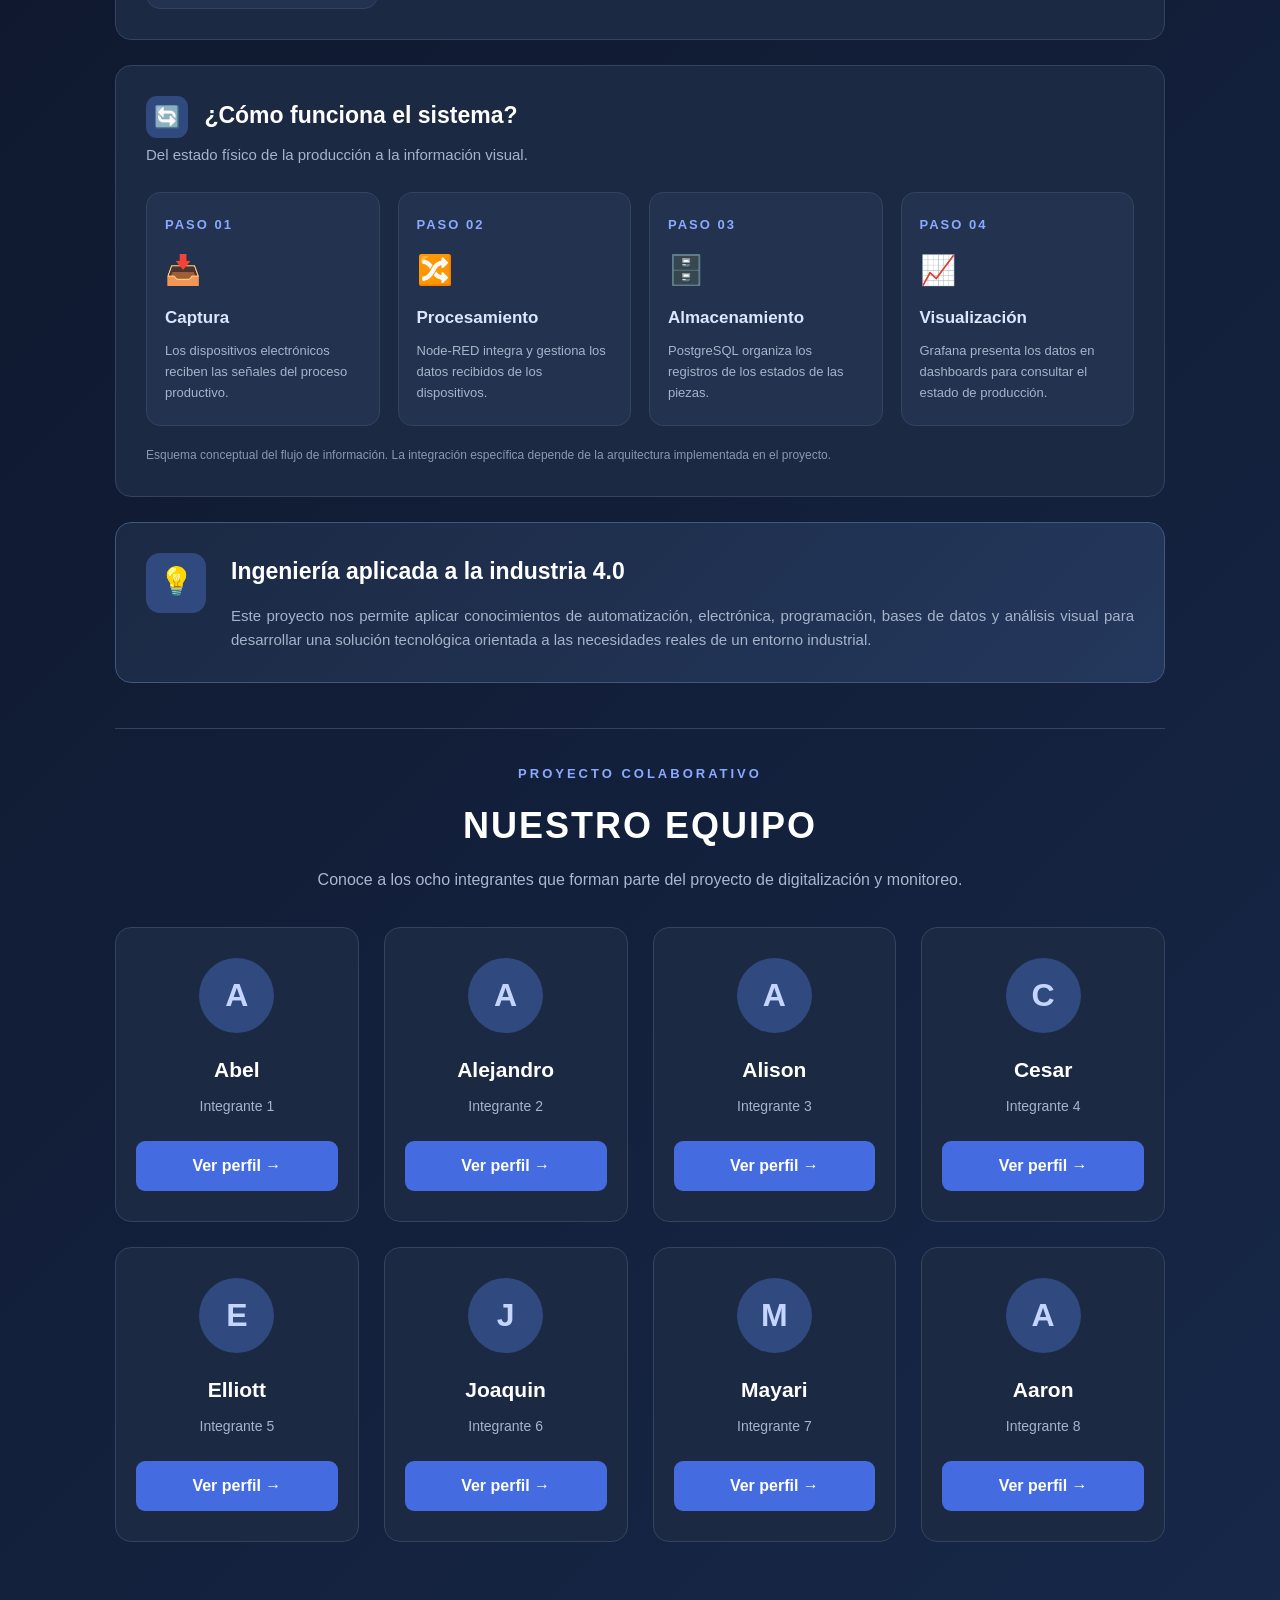
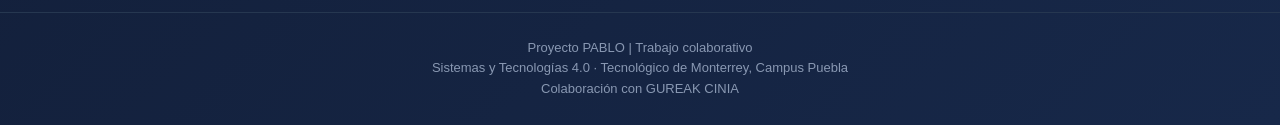
==== commit 9005837c: "formato" ====
--- a/index.html
+++ b/index.html
@@ -1,4 +1,4 @@
-git 
+
 <!DOCTYPE html>
 <html lang="es">
 <head>
